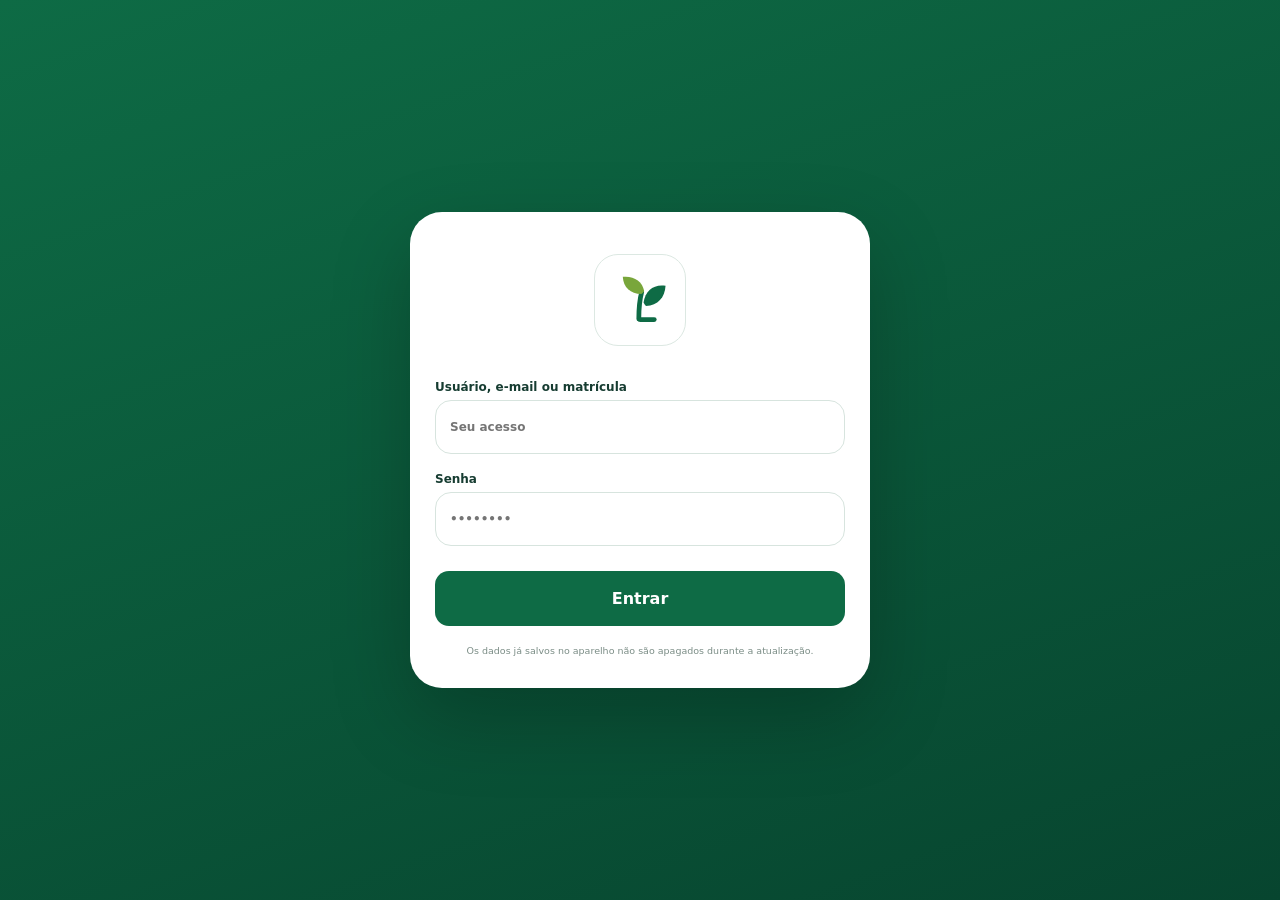
==== app/src/main/assets/app/index.html @ 50653d60 "Carregar correção de sincronização da estimativa" ====
<!doctype html>
<html lang="pt-BR">
<head>
  <meta charset="utf-8">
  <meta name="viewport" content="width=device-width,initial-scale=1,viewport-fit=cover,user-scalable=no">
  <meta name="theme-color" content="#ffffff">
  <title>AgroDominium</title>
  <link rel="stylesheet" href="style.css">
  <link rel="stylesheet" href="style-v23.css">
  <link rel="stylesheet" href="style-v227.css?v=227">
  <style>
    .login-card{padding-top:42px!important;padding-bottom:30px!important}
    .login-logo{margin:0 auto 34px!important}
    .login-card label{margin-top:18px!important}
    .login-card>small{display:block;text-align:center;margin-top:18px;line-height:1.45}
  </style>
</head>
<body>
<div id="app" class="app-shell">
  <header class="topbar">
    <div class="brandmark" aria-hidden="true">
      <svg viewBox="0 0 128 128"><path d="M62 96c0-20 2-35 5-46" fill="none" stroke="#0e6b45" stroke-width="8" stroke-linecap="round"/><path d="M66 54c-18 0-30-11-31-29 18-2 33 7 36 24-1 2-3 4-5 5Z" fill="#79a63b"/><path d="M70 68c3-20 17-31 37-28-1 20-13 33-33 34-2-2-3-4-4-6Z" fill="#0e6b45"/><path d="M64 97h24" fill="none" stroke="#0e6b45" stroke-width="8" stroke-linecap="round"/></svg>
    </div>
    <div class="brandtext"><strong>AgroDominium</strong><small id="subtitle">Campo offline</small></div>
    <div class="top-actions"><button id="netChip" class="chip offline" type="button">Offline</button><button class="icon-btn" type="button" onclick="syncNow()" aria-label="Sincronizar">↻</button></div>
  </header>
  <main id="screen" class="screen"></main>
  <nav class="bottom-nav">
    <button data-tab="home" onclick="nav('home')"><span>⌂</span><b>Campo</b></button>
    <button data-tab="agenda" onclick="nav('agenda')"><span>▣</span><b>Agenda</b></button>
    <button class="add-main" data-tab="add" onclick="nav('add')"><span>＋</span><b>Adicionar</b></button>
    <button data-tab="map" onclick="nav('map')"><span>⌖</span><b>Mapa</b></button>
    <button data-tab="profile" onclick="nav('profile')"><span>♙</span><b>Perfil</b></button>
  </nav>
</div>
<div id="loginOverlay" class="login-overlay hidden">
  <div class="login-card">
    <div class="login-logo">
      <svg viewBox="0 0 128 128"><path d="M62 96c0-20 2-35 5-46" fill="none" stroke="#0e6b45" stroke-width="8" stroke-linecap="round"/><path d="M66 54c-18 0-30-11-31-29 18-2 33 7 36 24-1 2-3 4-5 5Z" fill="#79a63b"/><path d="M70 68c3-20 17-31 37-28-1 20-13 33-33 34-2-2-3-4-4-6Z" fill="#0e6b45"/><path d="M64 97h24" fill="none" stroke="#0e6b45" stroke-width="8" stroke-linecap="round"/></svg>
    </div>
    <label>Usuário, e-mail ou matrícula<input id="loginUser" autocomplete="username" placeholder="Seu acesso"></label>
    <label>Senha<input id="loginPass" type="password" autocomplete="current-password" placeholder="••••••••"></label>
    <button id="loginBtn" type="button" class="btn primary full" onclick="doLogin()">Entrar</button>
    <small>Os dados já salvos no aparelho não são apagados durante a atualização.</small>
  </div>
</div>
<div id="toast" class="toast"></div>
<script src="app.js?v=226"></script>
<script src="fix-v226.js?v=226"></script>
<script src="fix-v227.js?v=227"></script>
<script src="fix-v227b.js?v=227"></script>
</body>
</html>
---- app/src/main/assets/app/style.css ----
:root{
  --green:#0b5d3f;--green2:#0f7a50;--green3:#e8f5ee;--ink:#17372c;--muted:#7b8d85;
  --line:#dce8e1;--bg:#f3f8f5;--card:#fff;--warn:#c77700;--bad:#bb2e2e;--blue:#2563eb;
  --shadow:0 10px 28px rgba(13,80,55,.08);--radius:22px;
}
*{box-sizing:border-box;-webkit-tap-highlight-color:transparent}
html,body{margin:0;width:100%;height:100%;background:var(--bg);color:var(--ink);font-family:Inter,ui-sans-serif,system-ui,-apple-system,"Segoe UI",Roboto,Arial,sans-serif;overflow:hidden}
button,input,select,textarea{font:inherit;color:inherit}button{cursor:pointer}.hidden{display:none!important}
.app-shell{height:100%;display:flex;flex-direction:column;background:linear-gradient(180deg,#f9fcfa 0,#f1f7f3 100%)}
.topbar{height:72px;flex:0 0 72px;display:flex;align-items:center;gap:12px;padding:10px 16px;background:rgba(255,255,255,.96);border-bottom:1px solid var(--line);backdrop-filter:blur(12px);z-index:10}
.brandmark{width:42px;height:42px;border-radius:14px;background:linear-gradient(145deg,var(--green),#0d8a59);display:grid;place-items:center;box-shadow:0 8px 18px rgba(11,93,63,.18)}
.leaf-dot{width:19px;height:25px;border-radius:18px 18px 18px 4px;background:#fff;transform:rotate(34deg);position:relative}.leaf-dot:after{content:"";position:absolute;width:2px;height:16px;background:var(--green);left:9px;top:6px;transform:rotate(-12deg);opacity:.75}
.brandtext{min-width:0;display:flex;flex-direction:column;line-height:1.05}.brandtext strong{font-size:20px;letter-spacing:-.5px}.brandtext small{font-size:12px;color:var(--muted);margin-top:5px;white-space:nowrap;overflow:hidden;text-overflow:ellipsis;max-width:48vw}
.top-actions{margin-left:auto;display:flex;gap:8px;align-items:center}.chip{height:34px;padding:0 11px;border-radius:999px;border:1px solid var(--line);background:#fff;font-size:12px;font-weight:800}.chip.online{color:#067244;background:#e7f8ef;border-color:#bfe7d0}.chip.offline{color:#8a5a08;background:#fff7e8;border-color:#f0d9a8}.chip.syncing{color:#3157a3;background:#edf3ff;border-color:#cbd8f5}.icon-btn{width:38px;height:38px;border:1px solid var(--line);border-radius:13px;background:#fff;font-size:22px;color:var(--green);display:grid;place-items:center}
.screen{flex:1;min-height:0;overflow-y:auto;padding:18px 16px 102px;-webkit-overflow-scrolling:touch;scroll-behavior:smooth}
.bottom-nav{height:82px;flex:0 0 82px;background:rgba(255,255,255,.98);border-top:1px solid var(--line);display:grid;grid-template-columns:repeat(5,1fr);align-items:center;padding:7px 8px 8px;z-index:20;box-shadow:0 -8px 26px rgba(20,70,50,.05)}
.bottom-nav button{border:0;background:transparent;color:#71837a;display:flex;min-width:0;height:64px;align-items:center;justify-content:center;flex-direction:column;gap:3px;border-radius:16px;font-size:11px}.bottom-nav button span{font-size:23px;line-height:1}.bottom-nav button b{font-size:11px;font-weight:800}.bottom-nav button.active{color:var(--green);background:#edf7f1}.bottom-nav .add-main{margin-top:-28px;height:72px;background:var(--green);color:#fff;border-radius:23px;box-shadow:0 12px 24px rgba(11,93,63,.22)}.bottom-nav .add-main.active{background:#084e36;color:#fff}.bottom-nav .add-main span{font-size:30px}.app-shell.form-open .bottom-nav{display:none}.app-shell.form-open .screen{padding-bottom:26px}.app-shell.form-open .topbar{height:64px;flex-basis:64px}
.hero{background:linear-gradient(135deg,#0b5d3f,#11905d);color:#fff;border-radius:28px;padding:22px;box-shadow:0 16px 30px rgba(11,93,63,.18);position:relative;overflow:hidden}.hero:after{content:"";position:absolute;width:180px;height:180px;border-radius:50%;right:-75px;top:-75px;background:rgba(255,255,255,.08)}.hero h1{font-size:25px;margin:0 0 8px;letter-spacing:-.7px;position:relative}.hero p{margin:0;color:#d9f3e6;font-size:14px;line-height:1.5;position:relative}.hero-actions{display:grid;grid-template-columns:1fr 1fr;gap:10px;margin-top:18px;position:relative}.hero-actions button{height:48px;border:0;border-radius:15px;background:#fff;color:var(--green);font-weight:900}.hero-actions button.secondary{background:rgba(255,255,255,.13);color:#fff;border:1px solid rgba(255,255,255,.22)}
.section-title{display:flex;align-items:end;justify-content:space-between;margin:24px 2px 12px}.section-title h2{font-size:18px;margin:0;letter-spacing:-.3px}.section-title small{color:var(--muted);font-size:12px}.link-btn{border:0;background:transparent;color:var(--green);font-weight:900;padding:4px}
.grid-2{display:grid;grid-template-columns:1fr 1fr;gap:11px}.action-card{border:1px solid var(--line);background:var(--card);border-radius:20px;padding:16px;text-align:left;min-height:118px;box-shadow:var(--shadow);display:flex;flex-direction:column;justify-content:space-between}.action-card .ico{width:42px;height:42px;border-radius:14px;background:var(--green3);display:grid;place-items:center;font-size:22px}.action-card strong{display:block;font-size:15px;margin-top:12px}.action-card small{display:block;color:var(--muted);font-size:12px;margin-top:3px;line-height:1.35}.action-card.route .ico{background:#eaf1ff;color:var(--blue)}.action-card.vehicle .ico{background:#fff5df}.action-card.point .ico{background:#e8f5ee}.action-card.pending{border-color:#f0d7a4;background:#fffbf3}
.stats{display:grid;grid-template-columns:repeat(3,1fr);gap:9px;margin-top:12px}.stat{background:#fff;border:1px solid var(--line);border-radius:17px;padding:12px;text-align:center}.stat b{display:block;font-size:20px;color:var(--green)}.stat span{display:block;font-size:10px;color:var(--muted);margin-top:2px;text-transform:uppercase;letter-spacing:.35px}
.card{background:#fff;border:1px solid var(--line);border-radius:var(--radius);box-shadow:var(--shadow);padding:16px}.list{display:flex;flex-direction:column;gap:9px}.row-card{border:1px solid #e3ece7;background:#fff;border-radius:17px;padding:13px 14px;display:flex;gap:12px;align-items:center}.row-card .dot{width:11px;height:11px;border-radius:50%;background:var(--green);flex:0 0 auto}.row-card .body{min-width:0;flex:1}.row-card b{display:block;font-size:14px;white-space:nowrap;overflow:hidden;text-overflow:ellipsis}.row-card small{display:block;color:var(--muted);font-size:11px;margin-top:4px;white-space:nowrap;overflow:hidden;text-overflow:ellipsis}.row-card .badge{font-size:10px;font-weight:900;border-radius:999px;padding:5px 8px;background:#edf7f1;color:var(--green);max-width:42%;white-space:nowrap;overflow:hidden;text-overflow:ellipsis}.row-card .badge.warn{background:#fff4dc;color:#9a6200}.row-card .badge.bad{background:#ffeded;color:#a82929}.empty{padding:30px 16px;text-align:center;color:var(--muted)}.empty b{display:block;color:var(--ink);margin-bottom:5px}.empty small{display:block}
.page-head{display:flex;align-items:center;gap:10px;margin-bottom:16px}.back{width:42px;height:42px;border:1px solid var(--line);border-radius:14px;background:#fff;font-size:22px}.page-head div{min-width:0}.page-head h1{font-size:21px;margin:0;letter-spacing:-.5px}.page-head p{margin:3px 0 0;color:var(--muted);font-size:12px}.page-head .right{margin-left:auto}
.form-card{background:#fff;border:1px solid var(--line);border-radius:22px;padding:16px;margin-bottom:14px;box-shadow:var(--shadow)}.form-card h3{margin:0 0 14px;font-size:16px}.field{display:block;margin-bottom:13px}.field span{display:block;font-size:12px;font-weight:800;margin:0 0 6px;color:#355248}.field input,.field select,.field textarea{width:100%;border:1px solid #d8e5de;background:#fbfdfc;border-radius:14px;min-height:48px;padding:11px 12px;outline:none}.field textarea{min-height:92px;resize:vertical}.field input:focus,.field select:focus,.field textarea:focus{border-color:#70bd98;box-shadow:0 0 0 3px #e7f5ed}.fields-2{display:grid;grid-template-columns:1fr 1fr;gap:10px}.btn{min-height:49px;border:0;border-radius:15px;padding:0 16px;font-weight:900}.btn.primary{background:var(--green);color:#fff}.btn.secondary{background:#eef6f1;color:var(--green);border:1px solid #d6e8df}.btn.warn{background:#fff2dc;color:#8a5a08}.btn.danger{background:#ffe9e9;color:#a12727}.btn.full{width:100%}.btn:disabled{opacity:.5}.btn-row{display:grid;grid-template-columns:1fr 1fr;gap:10px}.help{color:var(--muted);font-size:11px;line-height:1.45}.required:after{content:" *";color:#b83333}
.gps-box{border:1px dashed #b7d5c6;background:#f7fbf9;border-radius:16px;padding:13px;display:flex;align-items:center;gap:10px}.gps-box .gps-icon{width:38px;height:38px;border-radius:12px;background:#e4f5ec;display:grid;place-items:center}.gps-box .gps-info{flex:1;min-width:0}.gps-box b{display:block;font-size:13px}.gps-box small{display:block;font-size:11px;color:var(--muted);margin-top:3px;word-break:break-word}.gps-box.ready{border-style:solid;border-color:#8fd0ae;background:#f0faf5}.gps-box.ready .gps-icon{background:#dff4e8;color:var(--green)}.gps-box .btn{min-height:42px;padding:0 10px;font-size:11px}
.photo-picker{border:1px dashed #bdd4c8;border-radius:17px;padding:14px;background:#fbfdfc}.photo-grid{display:grid;grid-template-columns:repeat(4,1fr);gap:7px;margin-top:10px}.photo-grid .thumb{aspect-ratio:1;border-radius:11px;overflow:hidden;background:#e9f0ec;position:relative}.photo-grid img{width:100%;height:100%;object-fit:cover}.photo-grid .thumb span{position:absolute;right:3px;top:3px;background:rgba(0,0,0,.62);color:white;width:22px;height:22px;border-radius:50%;display:grid;place-items:center;font-size:13px}.photo-placeholder{width:100%;height:100%;display:grid;place-items:center;font-size:26px}
.segmented{display:flex;background:#e9f1ed;border-radius:14px;padding:4px;gap:4px;margin-bottom:13px;overflow-x:auto}.segmented button{flex:1;min-width:90px;border:0;background:transparent;height:38px;border-radius:11px;font-size:11px;font-weight:800;color:#657970;white-space:nowrap}.segmented button.active{background:#fff;color:var(--green);box-shadow:0 2px 8px rgba(0,0,0,.06)}.search{position:relative}.search input{width:100%;height:48px;border:1px solid var(--line);background:#fff;border-radius:15px;padding:0 14px 0 42px;outline:none}.search:before{content:"⌕";position:absolute;left:15px;top:10px;font-size:22px;color:#7c8e85}
.offline-map{height:360px;border-radius:20px;background:linear-gradient(180deg,#edf5f0,#e5efe9);border:1px solid #d6e4dc;position:relative;overflow:hidden}.offline-map canvas{width:100%;height:100%;display:block}.map-watermark{position:absolute;right:10px;bottom:8px;background:rgba(255,255,255,.8);font-size:9px;color:#5e7469;padding:4px 6px;border-radius:7px}.map-legend{display:flex;gap:14px;align-items:center;padding:10px 2px 0;color:var(--muted);font-size:11px}.map-legend span{display:flex;align-items:center;gap:5px}.map-legend i{width:10px;height:10px;border-radius:50%;display:inline-block}.map-legend .producer{background:var(--green)}.map-legend .route{background:var(--blue)}
.check-item{border-bottom:1px solid #edf1ef;padding:14px 0}.check-item:last-child{border-bottom:0}.check-item b{display:block;font-size:14px;margin-bottom:4px}.check-item small{color:var(--muted);font-size:11px}.choice{display:grid;grid-template-columns:repeat(3,1fr);gap:7px;margin-top:10px}.choice button{height:42px;border:1px solid #d6e2dc;background:#fff;border-radius:12px;font-size:12px;font-weight:900}.choice button.sel.ok{border-color:#72c29a;background:#e9f8f0;color:#087044}.choice button.sel.att{border-color:#e4b35e;background:#fff5df;color:#8c5c08}.choice button.sel.na{border-color:#a8b7b0;background:#f0f4f2;color:#53675e}
.route-live{background:linear-gradient(135deg,#113d65,#1b66a0);color:#fff;border-radius:24px;padding:18px;box-shadow:0 14px 28px rgba(20,80,130,.16);margin-top:12px}.route-live .pulse{width:11px;height:11px;border-radius:50%;background:#53e5a0;box-shadow:0 0 0 7px rgba(83,229,160,.14);display:inline-block;margin-right:8px}.route-live h2{margin:8px 0 4px;font-size:20px}.route-live p{margin:0;color:#d7eafa;font-size:12px}.route-metrics{display:grid;grid-template-columns:1fr 1fr;gap:8px;margin-top:14px}.route-metrics div{background:rgba(255,255,255,.1);border-radius:14px;padding:11px}.route-metrics b{display:block;font-size:18px}.route-metrics span{font-size:10px;color:#cce2f3}.route-actions{display:grid;grid-template-columns:1fr 1fr;gap:9px;margin-top:14px}.route-actions button{height:46px;border:0;border-radius:14px;font-weight:900}.route-actions .stop{background:#fff;color:#18486d}.route-actions .point{background:#0f7a50;color:#fff;border:1px solid rgba(255,255,255,.2)}
.sync-card{background:#fff;border:1px solid var(--line);border-radius:22px;padding:18px}.sync-status{display:flex;align-items:center;gap:12px}.sync-ring{width:48px;height:48px;border-radius:50%;display:grid;place-items:center;background:#eaf7f0;color:var(--green);font-size:24px}.sync-status b{font-size:16px}.sync-status small{display:block;color:var(--muted);margin-top:3px}.queue-item{padding:11px 0;border-bottom:1px solid #edf1ef;display:flex;align-items:center;gap:10px}.queue-item:last-child{border-bottom:0}.qicon{color:var(--green);font-size:20px}.qbody{flex:1;min-width:0}.qbody b{font-size:13px;display:block}.qbody small{font-size:10px;color:var(--muted);display:block;margin-top:3px;white-space:normal}.qstatus{font-size:10px;color:var(--muted);font-weight:800}
.profile-head{display:flex;gap:12px;align-items:center;padding-bottom:14px;border-bottom:1px solid #edf1ef}.avatar{width:52px;height:52px;border-radius:18px;background:var(--green);color:#fff;display:grid;place-items:center;font-size:22px;font-weight:900}.profile-head h2{margin:0;font-size:18px}.profile-head p{margin:4px 0 0;color:var(--muted);font-size:12px}.menu-list{margin-top:8px}.menu-row{width:100%;min-height:52px;border:0;border-bottom:1px solid #edf1ef;background:#fff;display:flex;align-items:center;gap:10px;text-align:left;padding:8px 0}.menu-row:last-child{border-bottom:0}.menu-row span{width:28px;color:var(--green)}.menu-row b{flex:1;font-size:13px}.menu-row em{font-style:normal;font-size:11px;color:var(--muted)}.menu-row select{max-width:45%;border:1px solid var(--line);border-radius:10px;padding:7px;background:#fff}
.login-overlay{position:fixed;inset:0;background:linear-gradient(155deg,#0b5d3f,#0b3e2e);z-index:999;display:grid;place-items:center;padding:22px}.login-card{width:min(420px,100%);background:#fff;border-radius:28px;padding:26px;box-shadow:0 30px 70px rgba(0,0,0,.25)}.login-logo{width:64px;height:64px;border-radius:22px;background:var(--green);color:#fff;display:grid;place-items:center;margin-bottom:16px}.login-card h1{margin:0;font-size:28px}.login-card p{color:var(--muted);font-size:13px;line-height:1.5}.login-card label{display:block;font-size:12px;font-weight:800;margin-top:14px}.login-card input{width:100%;height:50px;margin-top:6px;border:1px solid var(--line);border-radius:14px;padding:0 12px}.login-card button{margin-top:18px}.login-card>small{display:block;margin-top:12px;color:var(--muted);font-size:10px;text-align:center}
.toast{position:fixed;left:50%;bottom:96px;transform:translate(-50%,25px);z-index:2000;max-width:calc(100vw - 32px);background:#153d30;color:#fff;border-radius:14px;padding:11px 14px;font-size:12px;font-weight:700;opacity:0;pointer-events:none;transition:.2s}.toast.show{opacity:1;transform:translate(-50%,0)}.toast.bad{background:#8e2424}.toast.warn{background:#8a5a08}
.info-box{border:1px solid #dbe9e2;background:#f7fbf9;border-radius:15px;padding:12px;margin:-2px 0 14px}.info-box small{display:block;color:var(--muted);font-size:10px}.info-box b{display:block;margin-top:3px;font-size:13px}.info-box span{display:block;color:var(--muted);font-size:11px;margin-top:3px}
.detail-grid{display:grid;grid-template-columns:1fr 1fr;gap:13px}.detail-grid>div{min-width:0;border-bottom:1px solid #edf1ef;padding-bottom:9px}.detail-grid small{display:block;color:var(--muted);font-size:10px;text-transform:uppercase;letter-spacing:.35px}.detail-grid b{display:block;font-size:13px;margin-top:4px;word-break:break-word}.detail-grid span{display:block;color:var(--muted);font-size:10px;margin-top:3px}
.signature-box{border:1px solid #dce8e1;border-radius:17px;padding:12px;background:#fbfdfc}.signature-head{display:flex;justify-content:space-between;gap:10px;align-items:center;margin-bottom:10px}.signature-head b{display:block;font-size:13px}.signature-head small{display:block;color:var(--muted);font-size:10px;margin-top:2px}.signature-head .btn{min-height:38px;height:38px;padding:0 12px}.signature-box canvas{width:100%;height:180px;background:#fff;border:1px dashed #b9cec3;border-radius:12px;touch-action:none;display:block}
.approval-card .approval-title{display:flex;justify-content:space-between;gap:10px}.approval-title b{font-size:14px}.approval-title small{display:block;color:var(--muted);font-size:10px;margin-top:3px}.approval-title>span{font-size:11px;color:var(--muted);white-space:nowrap}.approval-card p{font-size:12px;color:#4c655a}
@media(max-width:430px){
  .topbar{padding-left:12px;padding-right:12px}.brandtext strong{font-size:18px}.brandtext small{max-width:42vw}.screen{padding-left:12px;padding-right:12px}.hero{padding:18px;border-radius:23px}.hero h1{font-size:22px}.hero-actions{grid-template-columns:1fr}.grid-2{gap:9px}.action-card{min-height:108px;padding:13px}.action-card .ico{width:38px;height:38px}.stats{gap:6px}.stat{padding:10px 6px}.stat b{font-size:18px}.fields-2{grid-template-columns:1fr}.photo-grid{grid-template-columns:repeat(3,1fr)}.offline-map{height:310px}.detail-grid{grid-template-columns:1fr}.gps-box{align-items:flex-start;flex-wrap:wrap}.gps-box .btn{width:100%}.btn-row{gap:7px}.segmented button{font-size:10px;min-width:78px}.row-card .badge{max-width:35%}
}
@media(min-width:700px){.screen{padding-left:max(22px,calc((100vw - 720px)/2));padding-right:max(22px,calc((100vw - 720px)/2))}.bottom-nav{padding-left:max(12px,calc((100vw - 720px)/2));padding-right:max(12px,calc((100vw - 720px)/2))}}
---- app/src/main/assets/app/style-v23.css ----
:root{--green:#0e6b45;--green2:#0d8353;--light:#eaf5ef;--lime:#79a63b;--ink:#163c31;--muted:#7b8d86;--line:#dce8e2;--bg:#f3f8f5;--card:#fff;--warn:#a86600;--bad:#a92727;--blue:#2563eb;--orange:#e27a12;--purple:#7c3aed;--shadow:0 10px 28px rgba(13,80,55,.08);--r:22px}
*{box-sizing:border-box;-webkit-tap-highlight-color:transparent}html,body{margin:0;width:100%;height:100%;overflow:hidden;background:var(--bg);color:var(--ink);font-family:Inter,ui-sans-serif,system-ui,-apple-system,"Segoe UI",Roboto,Arial,sans-serif}button,input,select,textarea{font:inherit;color:inherit}button{cursor:pointer}.hidden{display:none!important}.app-shell{height:100%;display:flex;flex-direction:column;background:linear-gradient(180deg,#fbfdfc,#f1f7f3)}
.topbar{height:70px;flex:0 0 70px;display:flex;align-items:center;gap:11px;padding:9px 14px;background:#fff;border-bottom:1px solid var(--line);z-index:20}.brandmark{width:44px;height:44px;border-radius:14px;background:#fff;border:1px solid var(--line);display:grid;place-items:center}.brandmark svg{width:36px;height:36px}.brandtext{min-width:0;display:flex;flex-direction:column}.brandtext strong{font-size:19px;line-height:1.05}.brandtext small{margin-top:5px;font-size:11px;color:var(--muted);max-width:48vw;white-space:nowrap;overflow:hidden;text-overflow:ellipsis}.top-actions{margin-left:auto;display:flex;gap:7px}.chip,.icon-btn{border:1px solid var(--line);background:#fff}.chip{height:34px;border-radius:999px;padding:0 10px;font-size:11px;font-weight:900}.chip.online{background:#eaf8f0;color:#087348;border-color:#b9e2cc}.chip.offline{background:#fff7e6;color:#8b5a08;border-color:#eed9aa}.chip.syncing{background:#edf3ff;color:#3157a3;border-color:#cdd9f3}.icon-btn{width:38px;height:38px;border-radius:13px;font-size:22px;color:var(--green)}
.screen{flex:1;min-height:0;overflow:auto;padding:16px 15px 102px;-webkit-overflow-scrolling:touch}.bottom-nav{height:82px;flex:0 0 82px;background:#fff;border-top:1px solid var(--line);display:grid;grid-template-columns:repeat(5,1fr);align-items:center;padding:7px 7px 8px;z-index:30;box-shadow:0 -8px 24px rgba(10,80,50,.05)}.bottom-nav button{border:0;background:transparent;height:64px;border-radius:16px;color:#71837a;display:flex;align-items:center;justify-content:center;flex-direction:column;gap:3px;min-width:0}.bottom-nav button span{font-size:22px}.bottom-nav button b{font-size:10.5px}.bottom-nav button.active{color:var(--green);background:#edf7f1}.bottom-nav .add-main{margin-top:-28px;height:72px;background:var(--green);color:#fff;border-radius:24px;box-shadow:0 12px 24px rgba(14,107,69,.22)}.bottom-nav .add-main.active{background:#095538;color:#fff}.bottom-nav .add-main span{font-size:30px}.app-shell.form-open .bottom-nav{display:none}.app-shell.form-open .screen{padding-bottom:28px}
.hero{background:linear-gradient(135deg,#0d5d40,#0f8052);color:#fff;border-radius:28px;padding:19px;box-shadow:0 16px 30px rgba(11,93,63,.18)}.hero-top{display:flex;align-items:center;gap:12px}.hero-top>div:first-child{flex:1}.hero small{font-size:10px;font-weight:800;letter-spacing:.08em;text-transform:uppercase;color:#d6f2e4}.hero h1{font-size:25px;margin:3px 0 6px}.hero p{margin:0;color:#daf3e7;font-size:12px;line-height:1.45}.hero-mark{width:70px;height:70px;background:#fff;border-radius:22px;display:grid;place-items:center}.hero-mark svg{width:60px;height:60px}.sync-big{width:100%;margin-top:15px;border:0;border-radius:17px;background:#fff;color:var(--green);min-height:56px;display:grid;grid-template-columns:34px 1fr;grid-template-rows:auto auto;text-align:left;align-items:center;padding:9px 13px}.sync-big span{grid-row:1/3;font-size:26px}.sync-big b{font-size:14px}.sync-big small{font-size:10px;color:#6a8177;text-transform:none;letter-spacing:0}
.stats{display:grid;grid-template-columns:repeat(3,1fr);gap:8px;margin-top:11px}.stats.four{grid-template-columns:repeat(4,1fr)}.stat{background:#fff;border:1px solid var(--line);border-radius:17px;padding:11px 7px;text-align:center}.stat b{display:block;color:var(--green);font-size:19px}.stat span{display:block;color:var(--muted);font-size:9px;margin-top:2px;text-transform:uppercase;letter-spacing:.03em}.section-title{display:flex;align-items:end;justify-content:space-between;margin:22px 2px 11px}.section-title h2{font-size:18px;margin:0}.section-title small{font-size:11px;color:var(--muted)}.link-btn{border:0;background:transparent;color:var(--green);font-weight:900}
.grid-2{display:grid;grid-template-columns:1fr 1fr;gap:10px}.action-card{border:1px solid var(--line);background:#fff;border-radius:20px;padding:15px;text-align:left;min-height:116px;box-shadow:var(--shadow);display:flex;flex-direction:column;justify-content:space-between}.action-card .ico{width:42px;height:42px;border-radius:14px;background:#e9f6ef;display:grid;place-items:center;font-size:22px}.action-card strong{display:block;font-size:14px;margin-top:11px}.action-card small{display:block;color:var(--muted);font-size:11px;margin-top:3px;line-height:1.35}.action-card.route .ico{background:#eaf1ff;color:var(--blue)}.action-card.vehicle .ico{background:#fff5df}.action-card.pending{border-color:#eed7a6;background:#fffbf3}
.card,.form-card,.sync-card{background:#fff;border:1px solid var(--line);border-radius:var(--r);box-shadow:var(--shadow);padding:15px}.form-card{margin-bottom:13px}.list{display:flex;flex-direction:column;gap:8px}.row-card{width:100%;border:1px solid #e3ece7;background:#fff;border-radius:17px;padding:12px 13px;display:flex;gap:11px;align-items:center;text-align:left}.row-button{appearance:none}.row-card .dot{width:10px;height:10px;border-radius:50%;background:var(--green);flex:0 0 auto}.row-card .dot.live{box-shadow:0 0 0 6px rgba(14,107,69,.12)}.row-card .dot.route{background:var(--blue)}.row-card .body{min-width:0;flex:1}.row-card b{display:block;font-size:13px;white-space:nowrap;overflow:hidden;text-overflow:ellipsis}.row-card small{display:block;color:var(--muted);font-size:10.5px;margin-top:4px;white-space:nowrap;overflow:hidden;text-overflow:ellipsis}.badge{font-size:9px;font-weight:900;border-radius:999px;padding:5px 7px;background:#edf7f1;color:var(--green);max-width:42%;white-space:nowrap;overflow:hidden;text-overflow:ellipsis}.badge.warn{background:#fff4dc;color:#9a6200}.badge.bad{background:#ffeded;color:#a82929}.empty{text-align:center;padding:28px 12px;color:var(--muted)}.empty b{display:block;color:var(--ink);margin-bottom:4px}
.page-head{display:flex;align-items:center;gap:10px;margin-bottom:14px}.page-head h1{font-size:21px;margin:0}.page-head p{margin:3px 0 0;font-size:11px;color:var(--muted)}.page-head .right{margin-left:auto}.back{width:42px;height:42px;border:1px solid var(--line);border-radius:14px;background:#fff;font-size:22px}.field{display:block;margin-bottom:12px}.field span{display:block;font-size:11px;font-weight:850;color:#355248;margin-bottom:6px}.field input,.field select,.field textarea{width:100%;border:1px solid #d8e5de;background:#fbfdfc;border-radius:14px;min-height:48px;padding:11px 12px;outline:none}.field textarea{min-height:88px;resize:vertical}.field input:focus,.field select:focus,.field textarea:focus{border-color:#76c19b;box-shadow:0 0 0 3px #e7f5ed}.fields-2{display:grid;grid-template-columns:1fr 1fr;gap:9px}.btn{min-height:48px;border:0;border-radius:14px;padding:0 14px;font-weight:900}.btn.primary{background:var(--green);color:#fff}.btn.secondary{background:#eef6f1;color:var(--green);border:1px solid #d6e8df}.btn.danger{background:#ffeaea;color:#a12a2a}.btn.warn{background:#fff3dc;color:#8b5a08}.btn.full{width:100%}.btn-row{display:grid;grid-template-columns:1fr 1fr;gap:9px}.help{font-size:10.5px;color:var(--muted);line-height:1.45}.detail-grid{display:grid;grid-template-columns:1fr 1fr;gap:14px}.detail-grid small{display:block;color:var(--muted);font-size:10px}.detail-grid b{font-size:13px}
.gps-box{border:1px dashed #b7d5c6;background:#f7fbf9;border-radius:17px;padding:12px;display:flex;align-items:center;gap:9px;margin-bottom:13px}.gps-box .gps-icon{width:38px;height:38px;border-radius:12px;background:#e4f5ec;display:grid;place-items:center}.gps-box .gps-info{flex:1;min-width:0}.gps-box b{display:block;font-size:12px}.gps-box small{display:block;font-size:10px;color:var(--muted);margin-top:3px;word-break:break-word}.gps-box.ready{border-style:solid;border-color:#8fd0ae;background:#f0faf5}.gps-box .btn{font-size:10px;min-height:40px;padding:0 9px}.photo-picker{border:1px dashed #bdd4c8;border-radius:17px;padding:13px;background:#fbfdfc;margin-bottom:13px}.photo-actions{display:grid;grid-template-columns:1fr 1fr;gap:8px;margin:10px 0}.gallery-label{display:flex;align-items:center;justify-content:center}.gallery-label input{display:none}.photo-grid{display:grid;grid-template-columns:repeat(4,1fr);gap:7px}.thumb{aspect-ratio:1;border-radius:11px;overflow:hidden;background:#e9f0ec;position:relative}.thumb img{width:100%;height:100%;object-fit:cover}.thumb button{position:absolute;right:3px;top:3px;width:22px;height:22px;border:0;border-radius:50%;background:rgba(0,0,0,.62);color:#fff}.photo-placeholder{width:100%;height:100%;display:grid;place-items:center;font-size:24px}.info-strip{padding:11px;border-radius:13px;background:#f0f7f3;color:#4b675c;font-size:11px;margin:-3px 0 12px}.check-item{padding:13px 0;border-bottom:1px solid #edf1ef}.check-item:last-child{border-bottom:0}.check-item b{font-size:13px}.check-item small{display:block;color:var(--muted);font-size:10px;margin-top:3px}.choice{display:grid;grid-template-columns:repeat(3,1fr);gap:6px;margin-top:9px}.choice button{height:41px;border:1px solid #d6e2dc;background:#fff;border-radius:12px;font-size:11px;font-weight:900}.choice button.sel.ok{border-color:#72c29a;background:#e9f8f0;color:#087044}.choice button.sel.att{border-color:#e4b35e;background:#fff5df;color:#8c5c08}.choice button.sel.na{border-color:#a8b7b0;background:#f0f4f2;color:#53675e}.signature-box{margin:14px 0}.signature-box b,.signature-box small{display:block}.signature-box small{font-size:10px;color:var(--muted);margin-top:3px}.signature-box canvas{width:100%;height:170px;border:1px dashed #bcd2c7;border-radius:15px;background:#fff;margin:9px 0;touch-action:none}
.route-live{background:linear-gradient(135deg,#113d65,#1b66a0);color:#fff;border-radius:24px;padding:17px;box-shadow:0 14px 28px rgba(20,80,130,.16);margin-top:10px}.route-live .pulse{width:10px;height:10px;border-radius:50%;background:#53e5a0;box-shadow:0 0 0 7px rgba(83,229,160,.14);display:inline-block;margin-right:7px}.route-live h2{margin:8px 0 4px;font-size:19px}.route-live p{margin:0;color:#d7eafa;font-size:11px}.route-metrics{display:grid;grid-template-columns:1fr 1fr;gap:8px;margin-top:13px}.route-metrics div{background:rgba(255,255,255,.1);border-radius:14px;padding:10px}.route-metrics b{display:block;font-size:18px}.route-metrics span{font-size:9px;color:#cce2f3}.route-actions{display:grid;grid-template-columns:1fr 1fr;gap:8px;margin-top:13px}.route-actions button{height:45px;border:0;border-radius:13px;font-weight:900}.route-actions .stop{background:#fff;color:#18486d}.route-actions .point{background:#0f7a50;color:#fff}
.segmented{display:flex;background:#e9f1ed;border-radius:14px;padding:4px;gap:4px;margin-bottom:11px;overflow-x:auto}.segmented button{flex:1;min-width:92px;border:0;background:transparent;height:37px;border-radius:11px;font-size:10.5px;font-weight:850;color:#657970;white-space:nowrap}.segmented button.active{background:#fff;color:var(--green);box-shadow:0 2px 8px rgba(0,0,0,.06)}.search input{width:100%;height:47px;border:1px solid var(--line);background:#fff;border-radius:14px;padding:0 13px;outline:none}.approval-card p{margin:5px 0;font-size:12px}.approval-card small{display:block;color:var(--muted);font-size:10px;margin-bottom:11px}
.map-filter-card{background:#fff;border:1px solid var(--line);border-radius:18px;padding:10px;margin-bottom:10px}.map-filter-grid{display:grid;grid-template-columns:1fr 1fr;gap:7px}.map-filter-grid input,.map-filter-grid select{width:100%;height:41px;border:1px solid var(--line);border-radius:11px;background:#fbfdfc;padding:0 9px;font-size:10px;min-width:0}.map-shell{height:420px;border:1px solid #d6e4dc;border-radius:20px;overflow:hidden;position:relative;background:#edf4ef;box-shadow:var(--shadow)}.map-shell canvas{width:100%;height:100%;display:block;touch-action:none}.map-tools{position:absolute;left:10px;top:10px;display:flex;flex-direction:column;gap:5px}.map-tools button{width:38px;height:38px;border:1px solid #d5e1db;background:rgba(255,255,255,.94);border-radius:11px;font-weight:900;font-size:18px}.map-watermark{position:absolute;right:8px;bottom:7px;background:rgba(255,255,255,.84);font-size:8.5px;color:#60756b;padding:4px 6px;border-radius:7px}.map-info{position:absolute;left:10px;right:10px;bottom:10px;background:rgba(255,255,255,.97);border:1px solid var(--line);border-radius:14px;padding:11px 34px 11px 11px;box-shadow:0 8px 24px rgba(0,0,0,.12)}.map-info button{position:absolute;right:8px;top:7px;border:0;background:#eef3f0;border-radius:50%;width:25px;height:25px}.map-info b{display:block;font-size:13px}.map-info small,.map-info em{display:block;font-size:9.5px;color:var(--muted);font-style:normal;margin-top:3px}.map-legend{display:flex;gap:11px;align-items:center;flex-wrap:wrap;padding:9px 2px 0;color:var(--muted);font-size:9.5px}.map-legend span{display:flex;align-items:center;gap:4px}.map-legend i{width:9px;height:9px;border-radius:50%;display:inline-block}.map-legend .producer{background:var(--green)}.map-legend .visit{background:var(--orange)}.map-legend .route{background:var(--blue)}.map-legend .you{background:var(--purple)}.map-list{margin-top:10px;max-height:300px;overflow:auto}
.sync-status{display:flex;align-items:center;gap:11px}.sync-ring{width:48px;height:48px;border-radius:50%;background:#eaf7f0;color:var(--green);display:grid;place-items:center;font-size:23px}.sync-status b{font-size:14px}.sync-status small{display:block;color:var(--muted);font-size:10px;margin-top:3px}.queue-item{padding:10px 0;border-bottom:1px solid #edf1ef;display:flex;align-items:center;gap:8px}.queue-item:last-child{border-bottom:0}.qicon{color:var(--green)}.qbody{flex:1;min-width:0}.qbody b{display:block;font-size:11px}.qbody small{display:block;color:var(--muted);font-size:9px;white-space:nowrap;overflow:hidden;text-overflow:ellipsis}.qstatus{font-size:8px;font-weight:900;color:#667a70}.profile-head{display:flex;align-items:center;gap:12px}.avatar{width:48px;height:48px;border-radius:16px;background:var(--green);color:#fff;display:grid;place-items:center;font-size:20px;font-weight:900}.profile-head h2{font-size:17px;margin:0}.profile-head p{font-size:10px;color:var(--muted);margin:3px 0 0}.menu-list{margin-top:14px}.menu-row{width:100%;border:0;border-top:1px solid #edf1ef;background:transparent;min-height:53px;display:grid;grid-template-columns:28px 1fr auto;align-items:center;text-align:left;gap:5px}.menu-row b{font-size:12px}.menu-row em{font-size:9px;color:var(--muted);font-style:normal}.menu-row select{max-width:150px;border:1px solid var(--line);border-radius:10px;height:34px;background:#fff}
.login-overlay{position:fixed;inset:0;background:linear-gradient(160deg,#0e6b45,#07452f);display:flex;align-items:center;justify-content:center;padding:24px;z-index:100}.login-card{width:min(100%,460px);background:#fff;border-radius:32px;padding:28px 25px;box-shadow:0 30px 80px rgba(0,0,0,.22)}.login-logo{width:92px;height:92px;border-radius:24px;border:1px solid var(--line);display:grid;place-items:center;background:#fff}.login-logo svg{width:76px;height:76px}.login-card h1{font-size:33px;margin:20px 0 10px}.login-card>p{color:var(--muted);font-size:14px;line-height:1.5}.login-card label{display:block;font-size:12px;font-weight:900;margin:15px 0 7px}.login-card input{width:100%;height:54px;border:1px solid #d7e4de;border-radius:16px;padding:0 14px}.login-card .btn{margin-top:18px;min-height:55px}.login-card>small{display:block;text-align:center;color:var(--muted);font-size:9.5px;margin-top:12px}.toast{position:fixed;left:50%;bottom:100px;transform:translate(-50%,20px);max-width:min(88vw,440px);background:#17372c;color:#fff;padding:12px 15px;border-radius:14px;font-size:11px;opacity:0;pointer-events:none;transition:.2s;z-index:200;box-shadow:0 10px 30px rgba(0,0,0,.18)}.toast.show{opacity:1;transform:translate(-50%,0)}.toast.bad{background:#9c2929}.toast.warn{background:#8a5a08}
@media(max-width:430px){.screen{padding-left:12px;padding-right:12px}.topbar{padding-left:11px;padding-right:11px}.brandtext strong{font-size:17px}.stats.four{grid-template-columns:repeat(2,1fr)}.map-shell{height:390px}.fields-2{grid-template-columns:1fr 1fr}.grid-2{gap:8px}.action-card{padding:13px;min-height:108px}}
@media(max-width:350px){.grid-2,.fields-2,.map-filter-grid{grid-template-columns:1fr}.map-shell{height:360px}.brandtext small{max-width:38vw}}
---- app/src/main/assets/app/style-v227.css ----
.compact-hero{display:flex;align-items:flex-start;justify-content:space-between;gap:14px}.compact-hero .sync-pill{border:0;border-radius:18px;background:#fff;color:#0e6b45;font-weight:800;padding:12px 14px;white-space:nowrap;box-shadow:0 8px 22px rgba(0,0,0,.08)}.stats.four{grid-template-columns:repeat(4,minmax(0,1fr))}.action-card.estimate .ico{background:#eef7df;color:#5f8d28}.flow-card{background:#fff;border:1px solid #dce8e1;border-radius:24px;padding:16px;margin-top:14px;box-shadow:0 8px 24px rgba(28,65,52,.05)}.flow-title{display:flex;flex-direction:column;gap:3px;margin-bottom:10px}.flow-title small{color:#778a82}.flow-step{display:grid;grid-template-columns:38px 1fr auto;align-items:center;gap:10px;padding:12px 0;border-top:1px solid #edf1ee}.flow-step>span{display:grid;place-items:center;width:32px;height:32px;border-radius:50%;font-weight:900}.flow-step div{display:flex;flex-direction:column;gap:2px}.flow-step div small{font-size:12px;color:#7b8c85}.flow-step>em{font-style:normal;font-weight:900}.flow-step>button{border:0;border-radius:12px;background:#0e6b45;color:#fff;font-weight:800;padding:9px 12px}.flow-ok>span{background:#e4f5ec;color:#0e6b45}.flow-wait>span{background:#fff4d8;color:#8a5c00}.flow-lock>span{background:#eef1ef;color:#788780}.producer-detail>div{min-width:0}.planting-card{padding:14px!important}.planting-head{display:flex;align-items:center;justify-content:space-between;gap:12px}.planting-card p{margin:7px 0;color:#4f665d}.planting-card .btn{margin-top:12px}.map-head227{margin-bottom:8px}.map-tabs227{display:flex;gap:6px;overflow-x:auto;padding:2px 0 10px;scrollbar-width:none}.map-tabs227::-webkit-scrollbar{display:none}.map-tabs227 button{border:1px solid #d9e6df;background:#fff;color:#345147;border-radius:14px;padding:9px 13px;font-weight:800;white-space:nowrap}.map-tabs227 button.active{background:#0e6b45;color:#fff;border-color:#0e6b45}.map227{position:relative;height:min(64vh,620px);min-height:390px;border-radius:24px;overflow:hidden;border:1px solid #dce7e1;background:#edf4ef;box-shadow:0 8px 24px rgba(31,73,57,.07)}.map227-tiles{position:absolute;inset:0;overflow:hidden;background:#edf4ef}.map227-tiles img{position:absolute;max-width:none;pointer-events:none;user-select:none}.map227 canvas{position:absolute;inset:0;width:100%;height:100%;touch-action:none}.map227-tools{position:absolute;left:12px;top:12px;display:flex;flex-direction:column;gap:6px}.map227-tools button{width:42px;height:42px;border:1px solid #d6e2dc;background:rgba(255,255,255,.94);border-radius:12px;font-size:22px;font-weight:900;color:#173d30}.map227-info{position:absolute;left:12px;right:12px;bottom:34px;background:rgba(255,255,255,.97);border:1px solid #dce7e1;border-radius:18px;padding:14px 42px 14px 14px;box-shadow:0 14px 34px rgba(23,55,44,.18);display:flex;flex-direction:column;gap:5px}.map227-info.hidden{display:none}.map227-info>button:first-child{position:absolute;right:10px;top:8px;border:0;background:transparent;font-size:22px}.map227-info small{color:#647a71}.map227-info em{font-style:normal;font-size:11px;color:#80928b}.map227-info .btn{margin-top:8px}.map227-credit{position:absolute;right:8px;bottom:7px;font-size:9px;color:#61756c;background:rgba(255,255,255,.8);padding:3px 6px;border-radius:8px}.map227-footer{display:flex;align-items:center;gap:12px;flex-wrap:wrap;padding:10px 4px 0;color:#61736c;font-size:11px}.map227-footer span{display:flex;align-items:center;gap:5px}.map227-footer i{display:inline-block;width:9px;height:9px;border-radius:50%}.map227-footer i.p{background:#0e6b45}.map227-footer i.v{background:#e57a16}.map227-footer i.r{width:18px;height:3px;border-radius:3px;background:#2563eb}.map227-footer small{margin-left:auto}.photo-picker #ePhotos{margin-top:10px}@media(max-width:640px){.stats.four{grid-template-columns:repeat(2,minmax(0,1fr))}.compact-hero{align-items:center}.compact-hero h1{font-size:24px}.compact-hero .sync-pill{padding:10px 11px;font-size:12px}.map227{height:calc(100dvh - 280px);min-height:430px;max-height:none;border-radius:20px}.map227-footer small{width:100%;margin-left:0}.flow-step{grid-template-columns:34px 1fr auto}.flow-card{border-radius:20px}.producer-detail{grid-template-columns:1fr 1fr}.fields-2{grid-template-columns:1fr!important}}
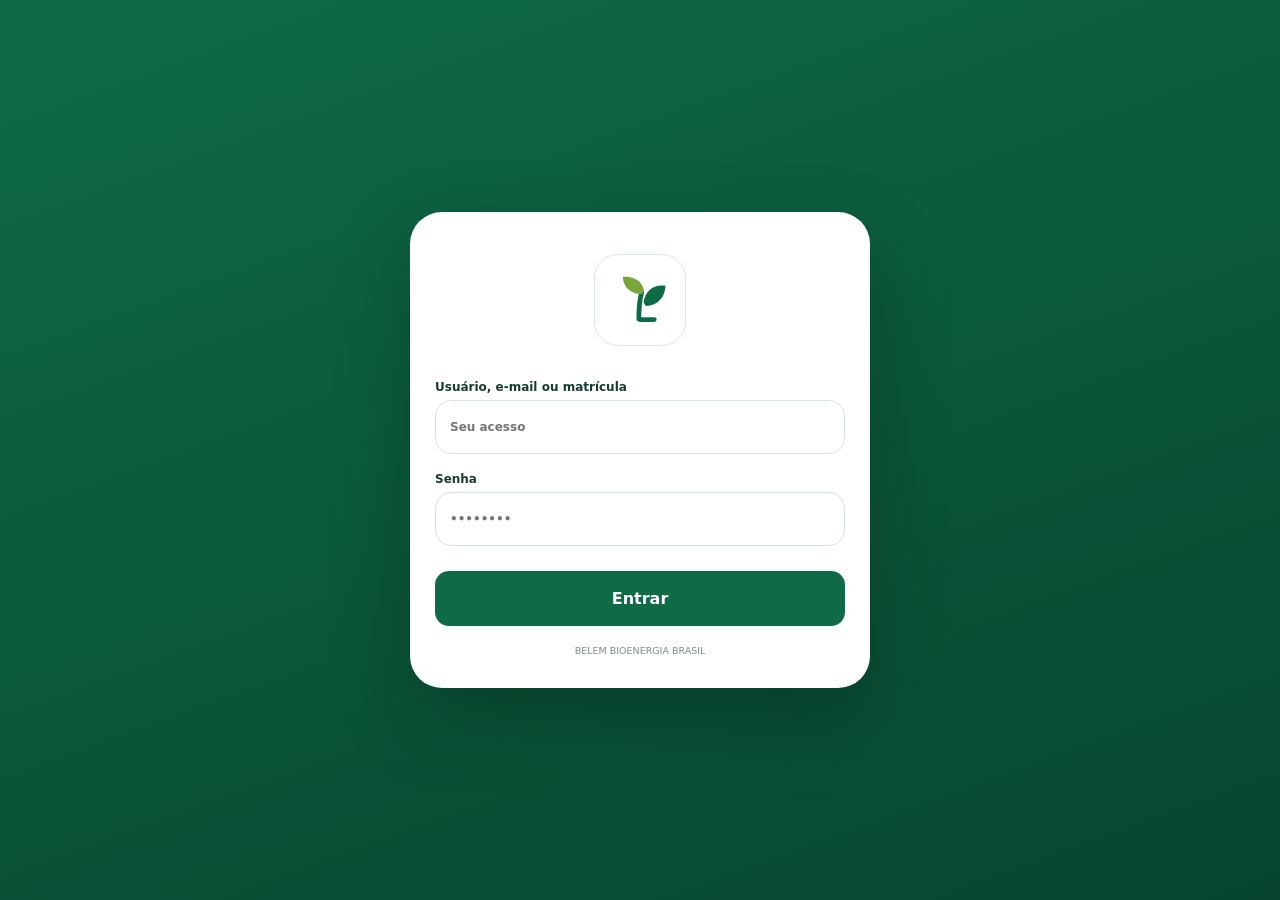
==== commit b1170673: "Carregar módulos 2.3 no aplicativo" ====
--- a/app/src/main/assets/app/index.html
+++ b/app/src/main/assets/app/index.html
@@ -7,7 +7,10 @@
   <title>AgroDominium</title>
   <link rel="stylesheet" href="style.css">
   <link rel="stylesheet" href="style-v23.css">
-  <link rel="stylesheet" href="style-v227.css?v=227">
+  <link rel="stylesheet" href="style-v228.css?v=228">
+  <link rel="stylesheet" href="style-v229.css?v=229">
+  <link rel="stylesheet" href="style-v230.css?v=230">
+  <link rel="stylesheet" href="style-v231.css?v=231">
   <style>
     .login-card{padding-top:42px!important;padding-bottom:30px!important}
     .login-logo{margin:0 auto 34px!important}
@@ -21,7 +24,7 @@
     <div class="brandmark" aria-hidden="true">
       <svg viewBox="0 0 128 128"><path d="M62 96c0-20 2-35 5-46" fill="none" stroke="#0e6b45" stroke-width="8" stroke-linecap="round"/><path d="M66 54c-18 0-30-11-31-29 18-2 33 7 36 24-1 2-3 4-5 5Z" fill="#79a63b"/><path d="M70 68c3-20 17-31 37-28-1 20-13 33-33 34-2-2-3-4-4-6Z" fill="#0e6b45"/><path d="M64 97h24" fill="none" stroke="#0e6b45" stroke-width="8" stroke-linecap="round"/></svg>
     </div>
-    <div class="brandtext"><strong>AgroDominium</strong><small id="subtitle">Campo offline</small></div>
+    <div class="brandtext"><strong>AgroDominium</strong><small id="subtitle">BELEM BIOENERGIA BRASIL</small></div>
     <div class="top-actions"><button id="netChip" class="chip offline" type="button">Offline</button><button class="icon-btn" type="button" onclick="syncNow()" aria-label="Sincronizar">↻</button></div>
   </header>
   <main id="screen" class="screen"></main>
@@ -41,13 +44,15 @@
     <label>Usuário, e-mail ou matrícula<input id="loginUser" autocomplete="username" placeholder="Seu acesso"></label>
     <label>Senha<input id="loginPass" type="password" autocomplete="current-password" placeholder="••••••••"></label>
     <button id="loginBtn" type="button" class="btn primary full" onclick="doLogin()">Entrar</button>
-    <small>Os dados já salvos no aparelho não são apagados durante a atualização.</small>
+    <small>BELEM BIOENERGIA BRASIL</small>
   </div>
 </div>
 <div id="toast" class="toast"></div>
 <script src="app.js?v=226"></script>
 <script src="fix-v226.js?v=226"></script>
-<script src="fix-v227.js?v=227"></script>
-<script src="fix-v227b.js?v=227"></script>
+<script src="fix-v228.js?v=228"></script>
+<script src="fix-v229.js?v=229"></script>
+<script src="fix-v230a.js?v=230"></script>
+<script src="fix-v231.js?v=231"></script>
 </body>
-</html>
+</html>
--- a/app/src/main/assets/app/style-v228.css
+++ b/app/src/main/assets/app/style-v228.css
@@ -0,0 +1 @@
+.map228-head{display:flex;align-items:flex-start;justify-content:space-between;gap:12px;margin:4px 0 14px}.map228-head h1{font-size:32px;line-height:1.05;margin:0;color:#173d31}.map228-head p{margin:7px 0 0;color:#7b8f87;font-size:15px}.map228-tabs{display:flex;gap:8px;overflow-x:auto;padding:2px 0 12px;scrollbar-width:none}.map228-tabs::-webkit-scrollbar{display:none}.map228-tabs button{flex:0 0 auto;border:1px solid #d7e4dd;background:#fff;color:#294b40;border-radius:18px;padding:12px 17px;font-weight:800;font-size:16px}.map228-tabs button.active{background:#0e704c;color:#fff;border-color:#0e704c}.map228-shell{position:relative;width:100%;height:min(72vh,900px);min-height:540px;border:1px solid #d7e5de;border-radius:24px;overflow:hidden;background:#edf4ef;box-shadow:0 10px 28px rgba(23,61,49,.06)}.map228-tiles{position:absolute;inset:0;overflow:hidden;background:#edf4ef;z-index:0}.map228-tiles img{position:absolute;width:256px;height:256px;max-width:none;user-select:none;pointer-events:none}.map228-shell canvas{position:absolute;inset:0;width:100%;height:100%;z-index:2;touch-action:none}.map228-controls{position:absolute;left:12px;top:12px;z-index:4;display:flex;flex-direction:column;gap:8px}.map228-controls button{width:50px;height:50px;border:1px solid #d3e2da;border-radius:15px;background:rgba(255,255,255,.96);color:#163e31;font-weight:900;font-size:28px;box-shadow:0 3px 12px rgba(0,0,0,.06)}.map228-zoom{position:absolute;right:12px;top:12px;z-index:4;background:rgba(255,255,255,.92);border:1px solid #d7e5de;border-radius:12px;padding:7px 10px;font-size:12px;font-weight:800;color:#45645a}.map228-osm{position:absolute;right:12px;bottom:12px;z-index:4;background:rgba(255,255,255,.9);border-radius:10px;padding:5px 8px;font-size:10px;color:#687d75}.map228-info{margin-top:10px;background:#fff;border:1px solid #d8e5de;border-radius:18px;padding:14px 16px;display:grid;gap:5px}.map228-info b{font-size:17px;color:#173d31}.map228-info small{color:#72867f;line-height:1.4}.map228-info .btn{margin-top:7px}.map228-hint{margin-top:10px;text-align:center;color:#7b8f87;font-size:13px}.row-button{width:100%;text-align:left;border:0}.action-card .ico{font-style:normal}.photo-picker{border:1px solid #dce7e1;border-radius:18px;padding:14px;background:#fbfdfc}.gps-box.ready{border-color:#78c9a5;background:#edf9f3}@media(max-width:520px){.map228-head h1{font-size:29px}.map228-head .btn{padding:10px 12px}.map228-tabs button{padding:11px 15px;font-size:15px}.map228-shell{height:calc(100vh - 280px);min-height:560px;max-height:980px;border-radius:20px}.map228-controls button{width:46px;height:46px}.producer-detail{grid-template-columns:1fr 1fr}}
--- a/app/src/main/assets/app/style-v229.css
+++ b/app/src/main/assets/app/style-v229.css
@@ -0,0 +1 @@
+.producer-search229{display:flex;align-items:center;gap:10px;background:#fff;border:1px solid #d7e4dd;border-radius:18px;padding:0 14px;min-height:58px;box-shadow:0 4px 18px rgba(23,61,49,.04)}.producer-search229>span{font-size:25px;color:#0e704c}.producer-search229 input{border:0!important;outline:0!important;background:transparent!important;padding:14px 0!important;box-shadow:none!important;width:100%;font-size:16px}.result-count229{padding:9px 4px 2px;color:#7b8f87;font-size:13px}.producer-list229{margin-top:8px}.help-card229{text-align:center;padding:12px 16px}.planting-head229{display:flex;align-items:center;justify-content:space-between;gap:10px}.planting-head229 span{font-size:13px;color:#0e704c;font-weight:800}.no-approval229{border-color:#b9e1ce!important;background:#f0faf5!important;display:flex;align-items:center;gap:10px}.no-approval229 b{color:#0d6f4b}.no-approval229 span{display:block;color:#648078;font-size:13px;margin-top:3px}.data-table-wrap229{width:100%;overflow:auto;-webkit-overflow-scrolling:touch;margin-top:12px;border:1px solid #d9e6df;border-radius:19px;background:#fff;box-shadow:0 7px 24px rgba(23,61,49,.05);max-height:calc(100vh - 350px)}.data-table229{border-collapse:separate;border-spacing:0;min-width:920px;width:100%;font-size:13px}.data-table229 th{position:sticky;top:0;z-index:2;background:#f4f8f6;color:#60766d;text-align:left;padding:13px 12px;border-bottom:1px solid #dce8e2;white-space:nowrap;font-size:12px;text-transform:uppercase;letter-spacing:.02em}.data-table229 td{padding:13px 12px;border-bottom:1px solid #edf2ef;color:#2a493f;white-space:nowrap}.data-table229 tr:last-child td{border-bottom:0}.data-table229 .name-cell229{font-weight:800;color:#173d31;min-width:190px}.table-status229{display:inline-flex;align-items:center;border-radius:999px;padding:6px 9px;font-weight:800;font-size:11px}.table-status229.base{background:#e8f7ef;color:#0b704b}.table-status229.local{background:#fff4dc;color:#8b5b00}.table-empty229{text-align:center!important;padding:32px 16px!important;color:#84958e!important}.routine-table229{min-width:760px}@media(max-width:520px){.producer-search229{min-height:54px;border-radius:16px}.producer-search229 input{font-size:15px}.data-table-wrap229{max-height:calc(100vh - 330px);border-radius:16px}.data-table229 th,.data-table229 td{padding:11px 10px}.data-table229{font-size:12px}.no-approval229{padding:12px!important}.planting-head229{align-items:flex-start}}
--- a/app/src/main/assets/app/style-v230.css
+++ b/app/src/main/assets/app/style-v230.css
@@ -0,0 +1 @@
+.producer-profile230{display:flex;gap:14px;align-items:center;padding:18px;border:1px solid var(--line);border-radius:22px;background:linear-gradient(135deg,#fff,#eef8f2);box-shadow:var(--shadow);margin-bottom:12px}.producer-avatar230{width:60px;height:60px;border-radius:18px;display:grid;place-items:center;background:#dff3e7;color:var(--green);font-size:28px;font-weight:900;flex:0 0 auto}.producer-profile230 h2{margin:2px 0 4px;font-size:20px}.producer-profile230 p,.producer-profile230 small{margin:0;color:var(--muted)}.producer-info230{display:grid;grid-template-columns:repeat(2,minmax(0,1fr));gap:10px;margin:12px 0}.producer-info230>div{background:#fff;border:1px solid var(--line);border-radius:17px;padding:13px;min-width:0}.producer-info230 small{display:block;color:var(--muted);font-size:11px;margin-bottom:4px}.producer-info230 b{display:block;font-size:14px;overflow-wrap:anywhere}.plantio230{background:#fff;border:1px solid var(--line);border-radius:19px;padding:14px;margin-bottom:10px;box-shadow:0 5px 16px rgba(13,80,55,.04)}.plantio230-head{display:flex;justify-content:space-between;align-items:flex-start;gap:10px}.plantio230-head b{font-size:16px}.plantio230-head small{display:block;color:var(--muted);margin-top:3px}.plantio230-grid{display:grid;grid-template-columns:repeat(3,minmax(0,1fr));gap:8px;margin-top:12px}.plantio230-grid span{padding:9px;border-radius:13px;background:#f3f8f5;min-width:0}.plantio230-grid small{display:block;color:var(--muted);font-size:10px;margin-bottom:3px}.plantio230-grid b{display:block;font-size:12px;overflow:hidden;text-overflow:ellipsis}.plantio230-extra{display:flex;flex-direction:column;gap:4px;margin-top:9px;font-size:11px;color:#60736b;overflow-wrap:anywhere}.media-box230{display:flex;flex-direction:column;gap:12px}.media-group230{background:#fff;border:1px solid var(--line);border-radius:18px;padding:13px}.media-title230{display:flex;justify-content:space-between;align-items:center;margin-bottom:10px}.media-title230 small{color:var(--muted)}.media-grid230{display:grid;grid-template-columns:repeat(3,minmax(0,1fr));gap:9px}.media-item230{border:1px solid var(--line);background:#f8fbf9;border-radius:15px;min-height:92px;padding:10px 7px;display:flex;flex-direction:column;align-items:center;justify-content:center;gap:7px;text-align:center}.media-item230>span{font-size:28px}.media-item230 small{font-size:10px;line-height:1.25;max-width:100%;overflow:hidden;text-overflow:ellipsis}.media-viewer230{position:fixed;inset:0;background:rgba(5,23,17,.88);z-index:999;display:none;flex-direction:column;padding:max(14px,env(safe-area-inset-top)) 12px max(14px,env(safe-area-inset-bottom))}.media-viewer230.show{display:flex}.media-viewer230-head{display:flex;align-items:center;gap:10px;color:#fff;padding:8px 4px 14px}.media-viewer230-head b{flex:1;white-space:nowrap;overflow:hidden;text-overflow:ellipsis}.media-viewer230-head button{width:42px;height:42px;border:0;border-radius:14px;background:rgba(255,255,255,.15);color:#fff;font-size:24px}.media-viewer230-body{flex:1;display:grid;place-items:center;min-height:0;overflow:auto}.media-viewer230-body img{max-width:100%;max-height:100%;object-fit:contain;border-radius:12px}.estimate-kpis230{display:grid;grid-template-columns:repeat(3,minmax(0,1fr));gap:9px;margin:12px 0}.estimate-kpis230>div{background:#fff;border:1px solid var(--line);border-radius:17px;padding:13px;text-align:center}.estimate-kpis230 b{display:block;font-size:22px;color:var(--green)}.estimate-kpis230 span{display:block;font-size:10px;color:var(--muted);margin-top:3px}.draft230{display:flex;flex-direction:column;gap:11px;background:#fff;border:1px solid var(--line);border-radius:18px;padding:14px;margin-bottom:10px}.draft230-main b{display:block;font-size:15px}.draft230-main small,.draft230-main span{display:block;color:var(--muted);font-size:11px;margin-top:3px}.estimate-headcard230{background:linear-gradient(135deg,#0e6b45,#108653);color:#fff;border-radius:22px;padding:17px;margin-bottom:12px}.estimate-headcard230 h2{font-size:20px;margin:0 0 4px}.estimate-headcard230 p{margin:0;color:rgba(255,255,255,.82);font-size:12px}.estimate-summary230{display:grid;grid-template-columns:repeat(5,minmax(0,1fr));gap:7px;margin:10px 0 14px}.estimate-summary230>div{background:#fff;border:1px solid var(--line);border-radius:14px;padding:9px 5px;text-align:center;min-width:0}.estimate-summary230 small{display:block;font-size:9px;color:var(--muted);white-space:nowrap;overflow:hidden;text-overflow:ellipsis}.estimate-summary230 b{display:block;font-size:17px;color:var(--green);margin-top:3px}.estimate-section-head230{display:flex;align-items:flex-start;justify-content:space-between;gap:10px;margin-bottom:12px}.estimate-section-head230 h3{margin:0;font-size:18px}.estimate-section-head230 p{margin:3px 0 0;color:var(--muted);font-size:11px}.estimate-plant-grid230{display:flex;flex-direction:column;gap:10px}.estimate-plant230{border:1px solid var(--line);border-radius:18px;background:#fbfdfc;padding:12px}.estimate-plant-title230{display:flex;align-items:center;justify-content:space-between;gap:8px;margin-bottom:10px}.estimate-plant-title230>b{font-size:14px}.estimate-line230{display:flex;align-items:center;gap:5px;color:var(--muted);font-size:10px}.estimate-line230 input{width:65px;height:34px;border:1px solid var(--line);border-radius:10px;padding:5px;text-align:center;background:#fff}.estimate-count-grid230{display:grid;grid-template-columns:repeat(4,minmax(0,1fr));gap:7px}.estimate-count-grid230 label{display:flex;flex-direction:column;gap:4px;min-width:0}.estimate-count-grid230 span{text-align:center;color:#657970;font-size:9px;font-weight:800}.estimate-count-grid230 input{width:100%;height:44px;border:1px solid #d8e5de;border-radius:12px;background:#fff;text-align:center;font-weight:800;font-size:16px;padding:4px}.estimate-row-note230{width:100%;border:1px solid var(--line);border-radius:12px;padding:10px;margin-top:8px;background:#fff;font-size:12px}.estimate-row-actions230{display:flex;align-items:center;gap:6px}.estimate-row-remove230{width:32px;height:32px;border:1px solid #f0caca;border-radius:10px;background:#fff5f5;color:#a92727;font-weight:900}.estimate-save230{display:grid;grid-template-columns:1fr 1.25fr;gap:9px;margin-top:14px;position:sticky;bottom:0;padding-top:8px;background:linear-gradient(180deg,rgba(255,255,255,0),#fff 28%)}.estimate-gps230{margin-top:10px}.estimate-photo230{margin-top:4px}.estimate-progress230{padding:10px 12px;border-radius:14px;background:#eef7f2;color:#48645a;font-size:11px;margin-bottom:11px}.producer-estimate-btn230{white-space:nowrap}.btn.sm{min-height:36px;padding:7px 10px;font-size:11px}.action-card.estimate-card230 .ico{background:#eaf4ff;color:#2563eb}.action-card.producer-card230 .ico{background:#eef7e6;color:#608d2c}@media(max-width:440px){.producer-profile230{padding:15px}.producer-avatar230{width:52px;height:52px}.producer-info230{gap:8px}.plantio230-grid{grid-template-columns:repeat(2,minmax(0,1fr))}.media-grid230{grid-template-columns:repeat(2,minmax(0,1fr))}.estimate-count-grid230{grid-template-columns:repeat(2,minmax(0,1fr))}.estimate-summary230{grid-template-columns:repeat(3,minmax(0,1fr))}.estimate-summary230>div:last-child{grid-column:auto}.estimate-section-head230{flex-direction:column}.estimate-section-head230 .btn-row{width:100%;display:grid;grid-template-columns:1fr 1fr}.estimate-section-head230 .btn{width:100%}.estimate-save230{grid-template-columns:1fr}.estimate-save230 .btn{min-height:50px}}
--- a/app/src/main/assets/app/style-v231.css
+++ b/app/src/main/assets/app/style-v231.css
@@ -0,0 +1,4 @@
+.maintenance-card231{background:linear-gradient(135deg,#fff7ed,#fff)!important}.chat-card231{background:linear-gradient(135deg,#eef7ff,#fff)!important}
+.maintenance-summary231,.estimate-kpis230{display:grid;grid-template-columns:repeat(3,1fr);gap:8px;margin:0 0 14px}.maintenance-summary231>div,.estimate-kpis230>div{background:#fff;border:1px solid var(--line);border-radius:18px;padding:13px;text-align:center;box-shadow:var(--shadow)}.maintenance-summary231 b,.estimate-kpis230 b{display:block;font-size:22px}.maintenance-summary231 span,.estimate-kpis230 span{display:block;margin-top:3px;font-size:11px;color:var(--muted);font-weight:700}.maintenance-items231{display:grid;gap:8px}.maintenance-items231 label{display:flex;align-items:center;gap:12px;padding:12px;border:1px solid var(--line);border-radius:15px;background:#f8fbf9}.maintenance-items231 input{width:22px;height:22px;accent-color:var(--green)}.maintenance-items231 span{display:flex;flex-direction:column;gap:2px}.maintenance-items231 small{color:var(--muted)}.check-line231{display:flex;gap:10px;align-items:center;margin-top:10px;padding:12px;border-radius:14px;background:#f4f8f6;font-weight:800}.check-line231 input{width:22px;height:22px;accent-color:var(--green)}.management-actions231{padding:0 2px 14px;flex-wrap:wrap}
+.chat-new231{display:grid;grid-template-columns:1fr auto;gap:8px;margin-bottom:14px}.chat-new231 select{min-width:0;height:48px;border:1px solid var(--line);border-radius:15px;background:#fff;padding:0 12px}.chat-avatar231{width:40px;height:40px;border-radius:14px;background:#e8f5ee;color:var(--green);display:grid;place-items:center;font-weight:900;font-size:17px;flex:none}.chat-unread231{min-width:24px;height:24px;border-radius:999px;background:var(--green);color:#fff;display:grid;place-items:center;font-size:11px;font-weight:900}.chat-page231{height:calc(100% - 2px);display:flex;flex-direction:column;min-height:0}.chat-head231{flex:none}.chat-messages231{flex:1;min-height:240px;overflow:auto;padding:10px 2px 14px;display:flex;flex-direction:column;gap:8px}.chat-bubble231{max-width:84%;padding:10px 12px;border-radius:17px;background:#fff;border:1px solid var(--line);box-shadow:0 4px 14px rgba(14,80,55,.04);white-space:pre-wrap;word-break:break-word}.chat-bubble231.mine{align-self:flex-end;background:#e7f6ed;border-color:#c7e7d4;border-bottom-right-radius:5px}.chat-bubble231.other{align-self:flex-start;border-bottom-left-radius:5px}.chat-bubble231 time{display:block;margin-top:5px;color:var(--muted);font-size:9px;text-align:right}.chat-empty231{margin:auto;color:var(--muted);font-weight:700}.chat-files231{display:flex;gap:6px;overflow-x:auto;padding:4px 0}.chat-files231 span{background:#f1f6f3;border:1px solid var(--line);border-radius:999px;padding:7px 9px;font-size:11px;white-space:nowrap}.chat-files231 button{border:0;background:transparent;font-size:15px}.chat-compose231{display:grid;grid-template-columns:minmax(0,1fr) 42px 42px 46px;gap:6px;align-items:end;padding:8px 0 2px;background:var(--bg)}.chat-compose231 textarea{resize:none;max-height:110px;min-height:44px;border:1px solid var(--line);border-radius:16px;background:#fff;padding:11px 12px}.chat-tool231,.chat-send231{height:44px;border:1px solid var(--line);border-radius:14px;background:#fff;font-size:18px}.chat-tool231.recording{background:#fee2e2;border-color:#fecaca;color:#b91c1c;animation:agroPulse231 1s infinite}.chat-send231{background:var(--green);color:#fff;border-color:var(--green)}@keyframes agroPulse231{50%{opacity:.55}}
+@media(max-width:420px){.maintenance-summary231{grid-template-columns:repeat(3,1fr)}.maintenance-summary231>div{padding:10px 5px}.maintenance-summary231 b{font-size:19px}.chat-compose231{grid-template-columns:minmax(0,1fr) 40px 40px 44px}.management-actions231 .btn{flex:1;min-width:115px}}
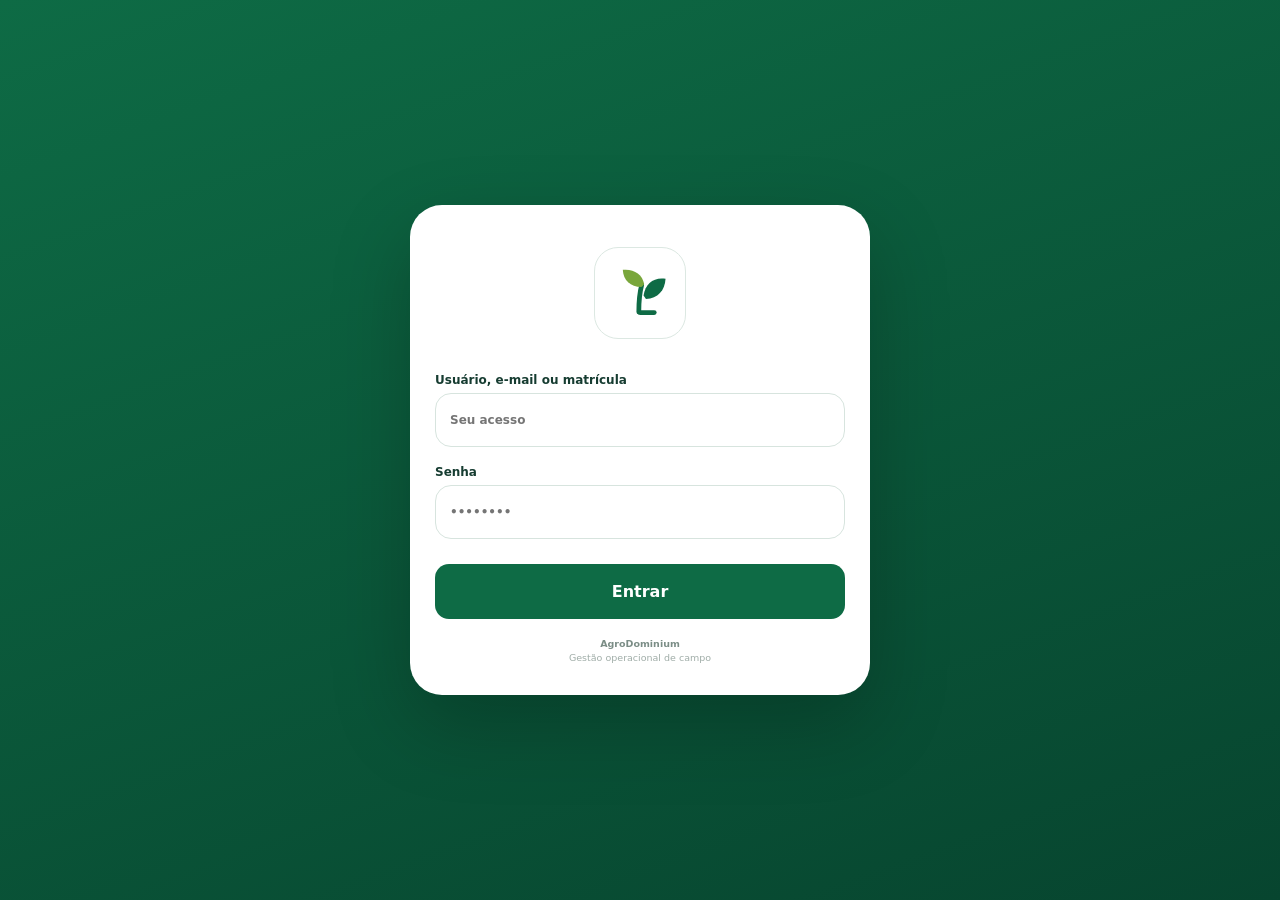
==== commit d732983f: "Atualizar identidade AgroDominium e carregar interface 2.4" ====
--- a/app/src/main/assets/app/index.html
+++ b/app/src/main/assets/app/index.html
@@ -11,6 +11,7 @@
   <link rel="stylesheet" href="style-v229.css?v=229">
   <link rel="stylesheet" href="style-v230.css?v=230">
   <link rel="stylesheet" href="style-v231.css?v=231">
+  <link rel="stylesheet" href="style-v232.css?v=232">
   <style>
     .login-card{padding-top:42px!important;padding-bottom:30px!important}
     .login-logo{margin:0 auto 34px!important}
@@ -24,7 +25,7 @@
     <div class="brandmark" aria-hidden="true">
       <svg viewBox="0 0 128 128"><path d="M62 96c0-20 2-35 5-46" fill="none" stroke="#0e6b45" stroke-width="8" stroke-linecap="round"/><path d="M66 54c-18 0-30-11-31-29 18-2 33 7 36 24-1 2-3 4-5 5Z" fill="#79a63b"/><path d="M70 68c3-20 17-31 37-28-1 20-13 33-33 34-2-2-3-4-4-6Z" fill="#0e6b45"/><path d="M64 97h24" fill="none" stroke="#0e6b45" stroke-width="8" stroke-linecap="round"/></svg>
     </div>
-    <div class="brandtext"><strong>AgroDominium</strong><small id="subtitle">BELEM BIOENERGIA BRASIL</small></div>
+    <div class="brandtext"><strong>AgroDominium</strong><small id="subtitle">Gestão operacional de campo</small></div>
     <div class="top-actions"><button id="netChip" class="chip offline" type="button">Offline</button><button class="icon-btn" type="button" onclick="syncNow()" aria-label="Sincronizar">↻</button></div>
   </header>
   <main id="screen" class="screen"></main>
@@ -39,12 +40,12 @@
 <div id="loginOverlay" class="login-overlay hidden">
   <div class="login-card">
     <div class="login-logo">
-      <svg viewBox="0 0 128 128"><path d="M62 96c0-20 2-35 5-46" fill="none" stroke="#0e6b45" stroke-width="8" stroke-linecap="round"/><path d="M66 54c-18 0-30-11-31-29 18-2 33 7 36 24-1 2-3 4-5 5Z" fill="#79a63b"/><path d="M70 68c3-20 17-31 37-28-1 20-13 33-33 34-2-2-3-4-4-6Z" fill="#0e6b45"/><path d="M64 97h24" fill="none" stroke="#0e6b45" stroke-width="8" stroke-linecap="round"/></svg>
+      <svg viewBox="0 0 128 128"><path d="M62 96c0-20 2-35 5-46" fill="none" stroke="#0e6b45" stroke-width="8" stroke-linecap="round"/><path d="M66 54c-18 0-30-11-31-29 18-2 33 7 36 24-1 2-3 4-5 5Z" fill="#79a63b"/><path d="M70 68c3-20 17-31 37-28-1 20-13 33-33 34-2-2-3-4-6Z" fill="#0e6b45"/><path d="M64 97h24" fill="none" stroke="#0e6b45" stroke-width="8" stroke-linecap="round"/></svg>
     </div>
     <label>Usuário, e-mail ou matrícula<input id="loginUser" autocomplete="username" placeholder="Seu acesso"></label>
     <label>Senha<input id="loginPass" type="password" autocomplete="current-password" placeholder="••••••••"></label>
     <button id="loginBtn" type="button" class="btn primary full" onclick="doLogin()">Entrar</button>
-    <small>BELEM BIOENERGIA BRASIL</small>
+    <small>AgroDominium</small>
   </div>
 </div>
 <div id="toast" class="toast"></div>
@@ -54,5 +55,7 @@
 <script src="fix-v229.js?v=229"></script>
 <script src="fix-v230a.js?v=230"></script>
 <script src="fix-v231.js?v=231"></script>
+<script src="fix-v232.js?v=232"></script>
+<script src="fix-v233.js?v=233"></script>
 </body>
 </html>
--- a/app/src/main/assets/app/style-v232.css
+++ b/app/src/main/assets/app/style-v232.css
@@ -0,0 +1 @@
+.estimate-table-shell232{border:1px solid #d9e5df;border-radius:18px;overflow:hidden;background:#fff}.estimate-table-title232{display:flex;align-items:center;justify-content:space-between;padding:12px 14px;background:#f4faf6;border-bottom:1px solid #d9e5df}.estimate-table-title232 div{display:flex;flex-direction:column;gap:2px}.estimate-table-title232 b{font-size:14px;color:#17372c}.estimate-table-title232 small{font-size:10px;color:#6d8078}.estimate-table-title232>span{min-width:34px;height:34px;border-radius:12px;background:#0e6b45;color:#fff;display:grid;place-items:center;font-weight:900}.estimate-table-scroll232{overflow:auto;-webkit-overflow-scrolling:touch;max-height:58vh}.estimate-table232{width:100%;min-width:540px;border-collapse:separate;border-spacing:0;table-layout:fixed}.estimate-table232 th,.estimate-table232 td{border-right:1px solid #dce7e1;border-bottom:1px solid #dce7e1;text-align:center;padding:6px}.estimate-table232 thead th{background:#e3f1e9;color:#154d3a;font-size:11px;font-weight:900;letter-spacing:.02em}.estimate-table232 thead tr:first-child th{height:44px}.estimate-table232 thead tr:nth-child(2) th{background:#f0f7f3;height:36px;font-size:10px}.estimate-table232 .plant-col232{width:62px;position:sticky;left:0;z-index:2;background:#f7fbf8;font-weight:900;color:#182b24}.estimate-table232 thead .plant-col232{z-index:4;background:#e3f1e9}.estimate-table232 td{height:54px;background:#fff}.estimate-table232 input[type=number]{width:100%;height:40px;min-width:54px;border:1px solid #d6e1dc;border-radius:11px;background:#fbfdfc;text-align:center;font-size:15px;font-weight:700;padding:4px;outline:none}.estimate-table232 input[type=number]:focus{border-color:#0e6b45;box-shadow:0 0 0 2px rgba(14,107,69,.1);background:#fff}.estimate-table232 tr:last-child td,.estimate-table232 tr:last-child th{border-bottom:0}.checklist-head232{display:flex;justify-content:space-between;align-items:end;margin-bottom:8px}.checklist-head232 small{color:var(--muted);font-weight:700}.inline-empty232{box-shadow:none;margin-top:8px}.approvals-tabs232{overflow-x:auto;display:flex;gap:6px;padding-bottom:3px}.approvals-tabs232 button{flex:0 0 auto;white-space:nowrap}.maintenance-approval232 .approval-note232{display:block;margin:8px 0 10px;padding:9px 10px;border-radius:10px;background:#f6f8f7;color:#53675f}.three232{display:grid!important;grid-template-columns:1fr 1fr 1fr;gap:6px}.three232 .btn{min-width:0;padding-left:7px;padding-right:7px}.registration-kpis232{display:grid;grid-template-columns:repeat(3,1fr);gap:8px;margin-bottom:14px}.registration-kpis232>div{background:#fff;border:1px solid var(--line);border-radius:16px;text-align:center;padding:12px 6px}.registration-kpis232 b{display:block;font-size:20px}.registration-kpis232 span{display:block;font-size:10px;color:var(--muted);font-weight:700}.compact232 .row-card{min-height:58px}.group-members232{display:grid;gap:8px;margin:10px 0 16px}.group-members232 label{display:flex;align-items:center;gap:11px;padding:11px;border:1px solid var(--line);border-radius:14px;background:#f8fbf9}.group-members232 input{width:21px;height:21px;accent-color:var(--green)}.group-members232 span{display:flex;flex-direction:column}.group-members232 small{color:var(--muted)}@media(max-width:420px){.estimate-table232{min-width:510px}.estimate-table232 .plant-col232{width:56px}.estimate-table232 th,.estimate-table232 td{padding:5px}.estimate-table232 input[type=number]{height:38px;font-size:14px}.three232{grid-template-columns:1fr 1fr}.three232 .btn.primary{grid-column:1/-1}.registration-kpis232 b{font-size:18px}}
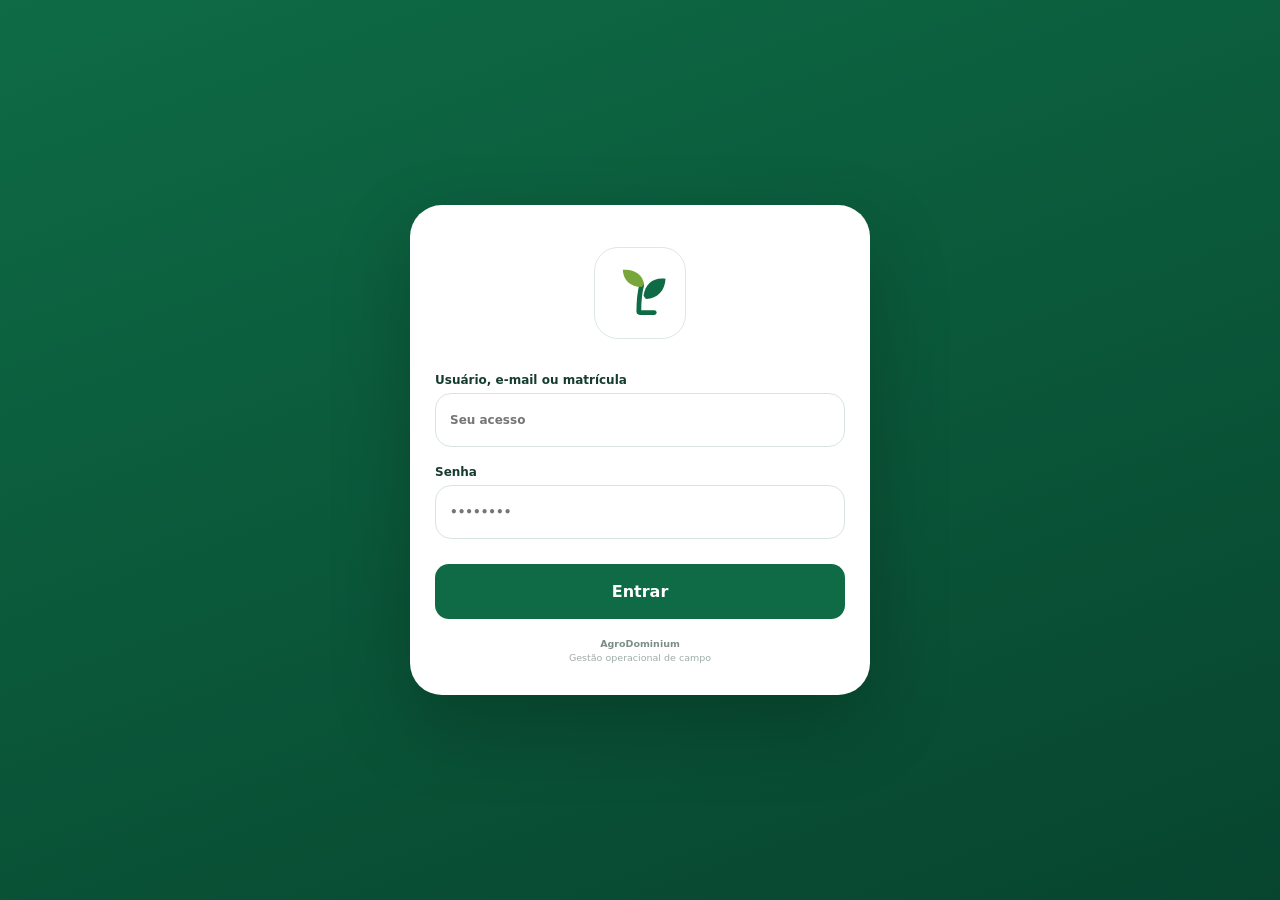
==== commit 28939b79: "Carregar atualização AgroDominium 2.4.1" ====
--- a/app/src/main/assets/app/index.html
+++ b/app/src/main/assets/app/index.html
@@ -12,6 +12,7 @@
   <link rel="stylesheet" href="style-v230.css?v=230">
   <link rel="stylesheet" href="style-v231.css?v=231">
   <link rel="stylesheet" href="style-v232.css?v=232">
+  <link rel="stylesheet" href="style-v240.css?v=241">
   <style>
     .login-card{padding-top:42px!important;padding-bottom:30px!important}
     .login-logo{margin:0 auto 34px!important}
@@ -40,7 +41,7 @@
 <div id="loginOverlay" class="login-overlay hidden">
   <div class="login-card">
     <div class="login-logo">
-      <svg viewBox="0 0 128 128"><path d="M62 96c0-20 2-35 5-46" fill="none" stroke="#0e6b45" stroke-width="8" stroke-linecap="round"/><path d="M66 54c-18 0-30-11-31-29 18-2 33 7 36 24-1 2-3 4-5 5Z" fill="#79a63b"/><path d="M70 68c3-20 17-31 37-28-1 20-13 33-33 34-2-2-3-4-6Z" fill="#0e6b45"/><path d="M64 97h24" fill="none" stroke="#0e6b45" stroke-width="8" stroke-linecap="round"/></svg>
+      <svg viewBox="0 0 128 128"><path d="M62 96c0-20 2-35 5-46" fill="none" stroke="#0e6b45" stroke-width="8" stroke-linecap="round"/><path d="M66 54c-18 0-30-11-31-29 18-2 33 7 36 24-1 2-3 4-5 5Z" fill="#79a63b"/><path d="M70 68c3-20 17-31 37-28-1 20-13 33-33 34-2-2-3-4-4-6Z" fill="#0e6b45"/><path d="M64 97h24" fill="none" stroke="#0e6b45" stroke-width="8" stroke-linecap="round"/></svg>
     </div>
     <label>Usuário, e-mail ou matrícula<input id="loginUser" autocomplete="username" placeholder="Seu acesso"></label>
     <label>Senha<input id="loginPass" type="password" autocomplete="current-password" placeholder="••••••••"></label>
@@ -57,5 +58,6 @@
 <script src="fix-v231.js?v=231"></script>
 <script src="fix-v232.js?v=232"></script>
 <script src="fix-v233.js?v=233"></script>
+<script src="fix-v240.js?v=241"></script>
 </body>
 </html>
--- a/app/src/main/assets/app/style-v240.css
+++ b/app/src/main/assets/app/style-v240.css
@@ -0,0 +1,9 @@
+/* AgroDominium 2.4.1 */
+.estimate-head240{margin:0 0 12px;padding:14px 15px;border-radius:18px;background:linear-gradient(135deg,#0e6b45,#15825a);color:#fff;display:flex;flex-direction:column;gap:4px}.estimate-head240 b{font-size:17px}.estimate-head240 span{font-size:11px;opacity:.9;line-height:1.4}
+.estimate-kpis240{display:grid;grid-template-columns:repeat(3,1fr);gap:8px;margin-bottom:14px}.estimate-kpis240>div{background:#fff;border:1px solid var(--line);border-radius:16px;padding:12px 7px;text-align:center}.estimate-kpis240 b{display:block;font-size:21px}.estimate-kpis240 span{font-size:10px;color:var(--muted);font-weight:800}
+.estimate-register240{display:grid;grid-template-columns:repeat(2,minmax(0,1fr));gap:7px;margin:2px 0 12px}.estimate-register240>div{padding:9px 10px;border:1px solid #dce8e2;border-radius:12px;background:#f7fbf8;min-width:0}.estimate-register240 small{display:block;color:#71837b;font-size:9px;font-weight:800;text-transform:uppercase}.estimate-register240 b{display:block;margin-top:2px;font-size:12px;white-space:nowrap;overflow:hidden;text-overflow:ellipsis}.estimate-register-empty240{grid-column:1/-1!important;display:flex!important;flex-direction:column;gap:3px!important}.estimate-register-empty240 span{font-size:10px;color:var(--muted)}
+.estimate-summary240{display:grid;grid-template-columns:repeat(5,1fr);gap:6px;margin:0 0 12px}.estimate-summary240>div{background:#fff;border:1px solid #dce8e2;border-radius:14px;padding:9px 4px;text-align:center}.estimate-summary240 small{display:block;font-size:9px;color:var(--muted);font-weight:800}.estimate-summary240 b{display:block;font-size:17px;margin-top:2px}
+.sample-card240{padding:0!important;overflow:hidden}.sample-head240{display:flex;align-items:center;justify-content:space-between;gap:10px;padding:13px 14px;border-bottom:1px solid #dbe7e1;background:#f8fbf9}.sample-head240 h3{margin:0}.sample-head240 p{margin:3px 0 0;font-size:10px;color:var(--muted);line-height:1.35}.sample-head240 .btn{padding:8px 9px;font-size:10px}
+.sample-scroll240{overflow:auto;max-height:58vh;-webkit-overflow-scrolling:touch;background:#fff}.sample-table240{border-collapse:separate;border-spacing:0;table-layout:fixed;width:100%;min-width:760px}.sample-table240 th,.sample-table240 td{border-right:1px solid #d9e5df;border-bottom:1px solid #d9e5df;text-align:center;padding:6px}.sample-table240 thead th{position:sticky;top:0;z-index:4;background:#deeee6;color:#154d3a;font-size:11px;font-weight:900;letter-spacing:.02em;height:44px}.sample-table240 thead tr:nth-child(2) th{top:44px;background:#eff7f3;height:38px;font-size:10px}.sample-table240 thead th[rowspan="2"]{top:0;height:82px}.sample-table240 .plant-sticky240{width:64px;position:sticky;left:0;z-index:3;background:#f7fbf8;font-weight:900;color:#172c24}.sample-table240 thead .plant-sticky240{z-index:8;background:#deeee6}.sample-table240 td{height:54px;background:#fff}.sample-table240 input{width:100%;height:40px;border:1px solid #d4e0da;border-radius:11px;background:#fbfdfc;padding:5px 7px;text-align:center;font-size:14px;font-weight:700;outline:none}.sample-table240 input:focus{border-color:#0e6b45;box-shadow:0 0 0 2px rgba(14,107,69,.10);background:#fff}.sample-table240 .obs-col240{width:180px}.sample-table240 .obs-cell240{position:relative;width:180px}.sample-table240 .obs-cell240 input{text-align:left;padding-right:30px}.row-delete240{position:absolute;right:9px;top:50%;transform:translateY(-50%);border:0;background:transparent;color:#a64747;font-size:19px;line-height:1}
+.estimate-actions240{display:grid;grid-template-columns:1fr 1fr;gap:8px;margin-top:12px}.estimate-gps240{margin-top:8px}.vehicle-filter-note240{display:flex;align-items:center;justify-content:space-between;gap:10px;margin:0 0 10px;padding:9px 10px;border-radius:12px;background:#edf7f1;border:1px solid #cfe6d8}.vehicle-filter-note240 b{font-size:11px;color:#0e6b45}.vehicle-filter-note240 span{font-size:9px;color:#60736b;text-align:right;line-height:1.3}
+@media(max-width:520px){.estimate-summary240{grid-template-columns:repeat(5,minmax(0,1fr))}.estimate-summary240 b{font-size:15px}.estimate-summary240 small{font-size:8px}.sample-table240{min-width:700px}.sample-table240 .plant-sticky240{width:58px}.sample-head240{align-items:flex-start;flex-direction:column}.sample-head240 .btn-row{width:100%}.sample-head240 .btn{flex:1}.estimate-register240{grid-template-columns:1fr 1fr}.estimate-actions240{grid-template-columns:1fr}.sample-scroll240{max-height:62vh}}
